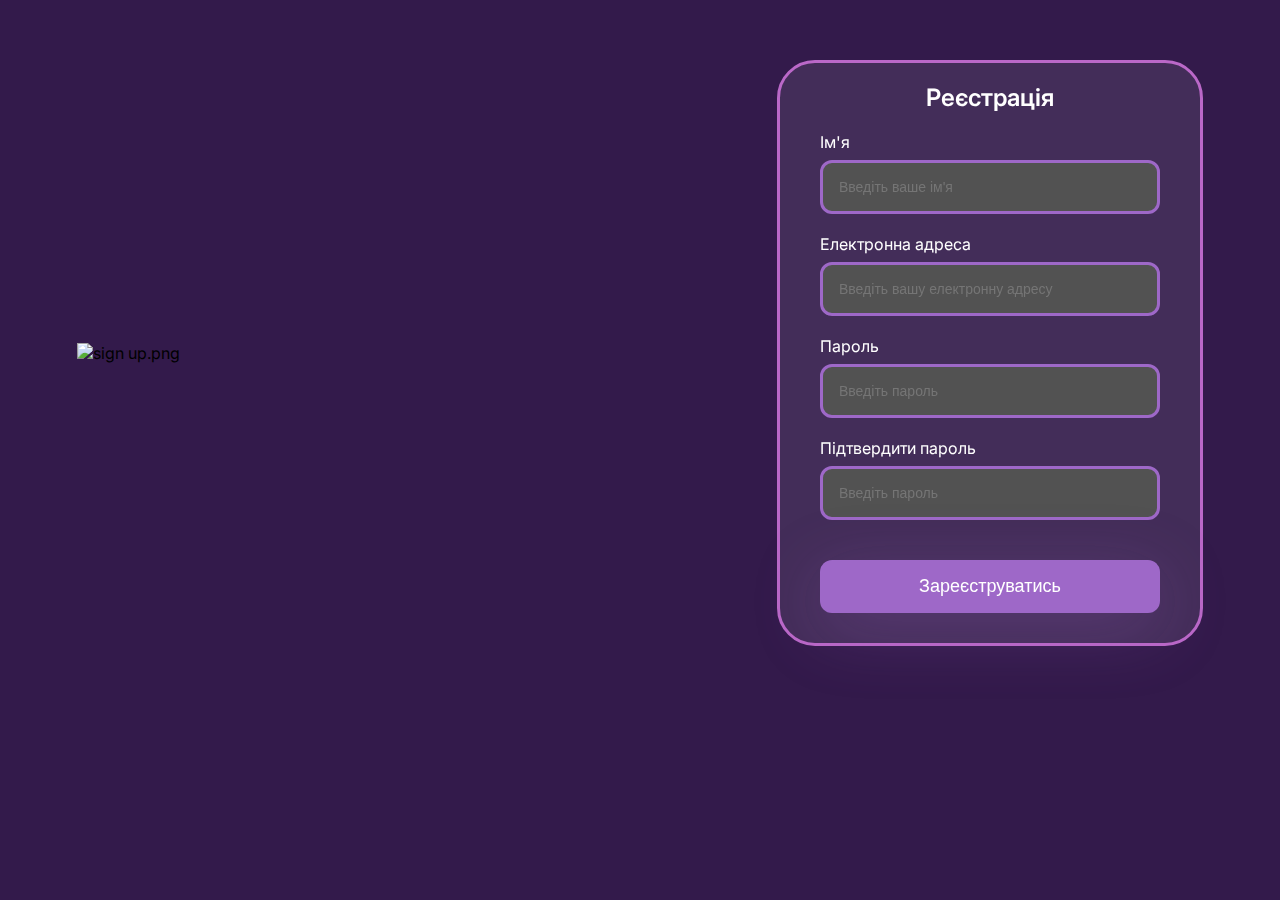
==== registration.html @ b9570edc "Add files via upload" ====
<!DOCTYPE html>
<html lang="en">
<head>
    <meta charset="UTF-8">
    <meta http-equiv="X-UA-Compatible" content="IE=edge">
    <meta name="viewport" content="width=device-width, initial-scale=1.0">
    <title>Реєстрація</title>
    <link rel="stylesheet" href="registation.css">
    <link rel="preconnect" href="https://fonts.googleapis.com">
    <link rel="preconnect" href="https://fonts.gstatic.com" crossorigin>
    <link href="https://fonts.googleapis.com/css2?family=Inter:wght@300;400;500;600;700&display=swap" rel="stylesheet">
</head>
<body>
    <section class="main">
        <img src="img/Sign up-amico.svg" alt="sign up.png">
        <div class="registration-form">
            <h2>Реєстрація</h2>
            <div class="name">
                <h4>Ім'я</h4>
                <input type="text" placeholder="Введіть ваше ім'я">
            </div>
            <div class="name">
                <h4>Електронна адреса</h4>
                <input type="text" placeholder="Введіть вашу електронну адресу">
            </div>
            <div class="name">
                <h4>Пароль</h4>
                <input type="text" placeholder="Введіть пароль">
            </div>
            <div class="name">
                <h4>Підтвердити пароль</h4>
                <input type="text" placeholder="Введіть пароль">
            </div>
            <button><a class="link" href="tasks.html">Зареєструватись</a></button>
        </div>
    </section>
</body>
</html>
---- registation.css ----
*{
    padding: 0%;
    margin: 0%;
}

body{
    background-color: #331a4b;
    font-family: Inter;
}

section{
    display: flex;
    align-items: center;
    justify-content: center;
}

.registration-form{
    width: 420px;
    height: 580px;
    border-radius: 38px;
    border: 3px solid #BA68C8;
    background: rgba(220, 220, 220, 0.10);
    backdrop-filter: blur(18.799999237060547px);
    display: flex;
    align-items: center;
    flex-direction: column;
    margin-top: 60px;
    margin-left: 100px;
}

h2{
    margin-top: 20px;
    font-weight: 600;
    color: white;
}

.name{
    display: flex;
    flex-direction: column;
    width: 340px;
    margin-top: 20px;
}

h4{
    color: white;
    font-weight: 400;
}

input{
    padding: 16px 16px;
    border-radius: 12px;
    border: 3px solid #9E68C8;
    background: #525252;
    margin-top: 8px;
    color: white;
    font-size: 14px;
}

button{
    width: 340px;
    padding: 16px;
    margin-top: 40px;
    border-radius: 12px;
    background-color:#9E68C8;
    color: white;
    font-weight: 400;
    font-size: 18px;
    border: none;
    box-shadow: 0px 15px 68.4px 0px rgba(158, 104, 200, 0.25);
}

button:hover{
    background: #6D3B94;
    cursor: pointer;
}

.link{
    text-decoration: none;
    color: white;
}

img{
    width: 600px;
    margin-top: 60px;
}
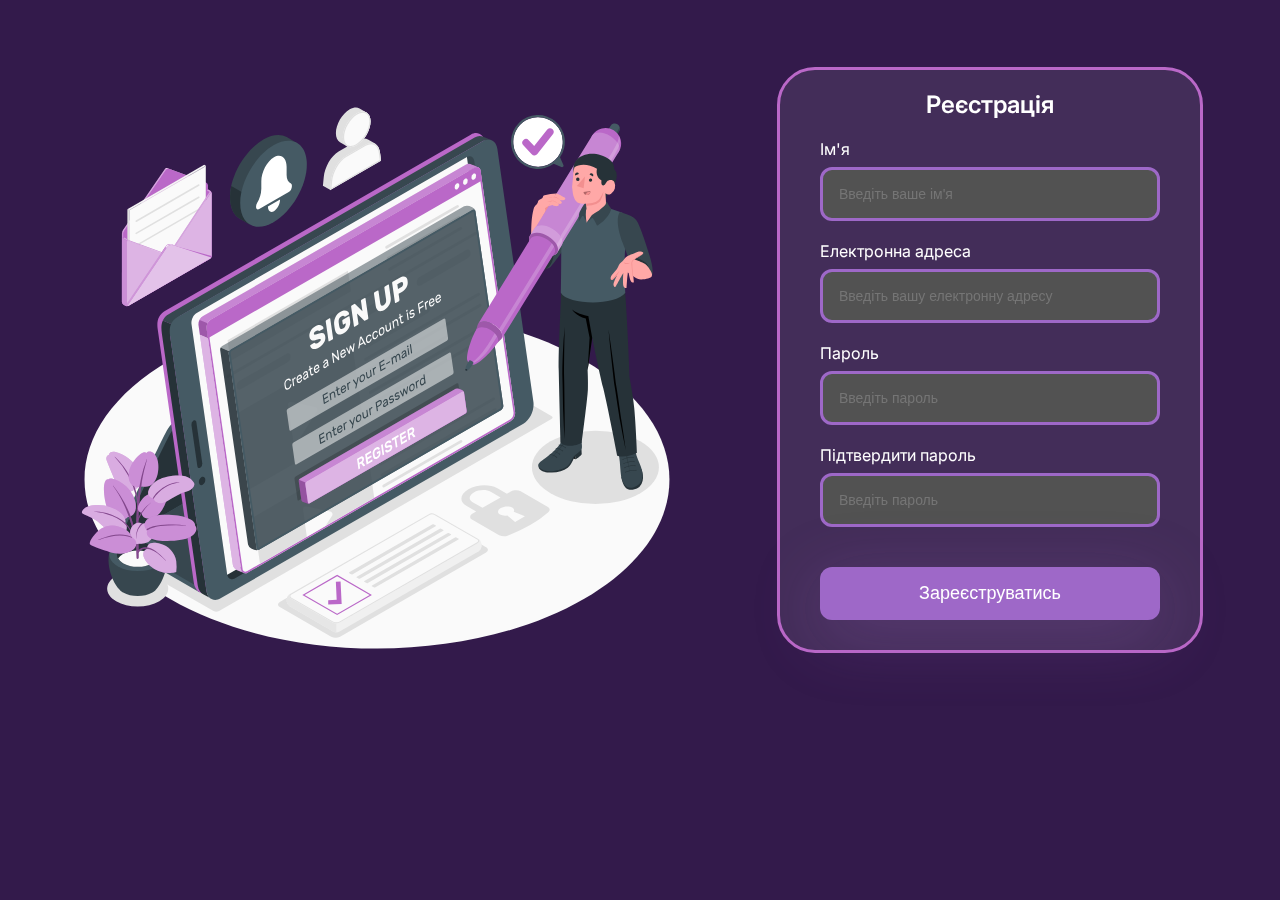
==== commit 7ba31760: "registration.html" ====
--- a/registration.html
+++ b/registration.html
@@ -12,7 +12,7 @@
 </head>
 <body>
     <section class="main">
-        <img src="img/Sign up-amico.svg" alt="sign up.png">
+        <img src="Sign up-amico.svg" alt="sign up.png">
         <div class="registration-form">
             <h2>Реєстрація</h2>
             <div class="name">
@@ -35,4 +35,4 @@
         </div>
     </section>
 </body>
-</html>+</html>
